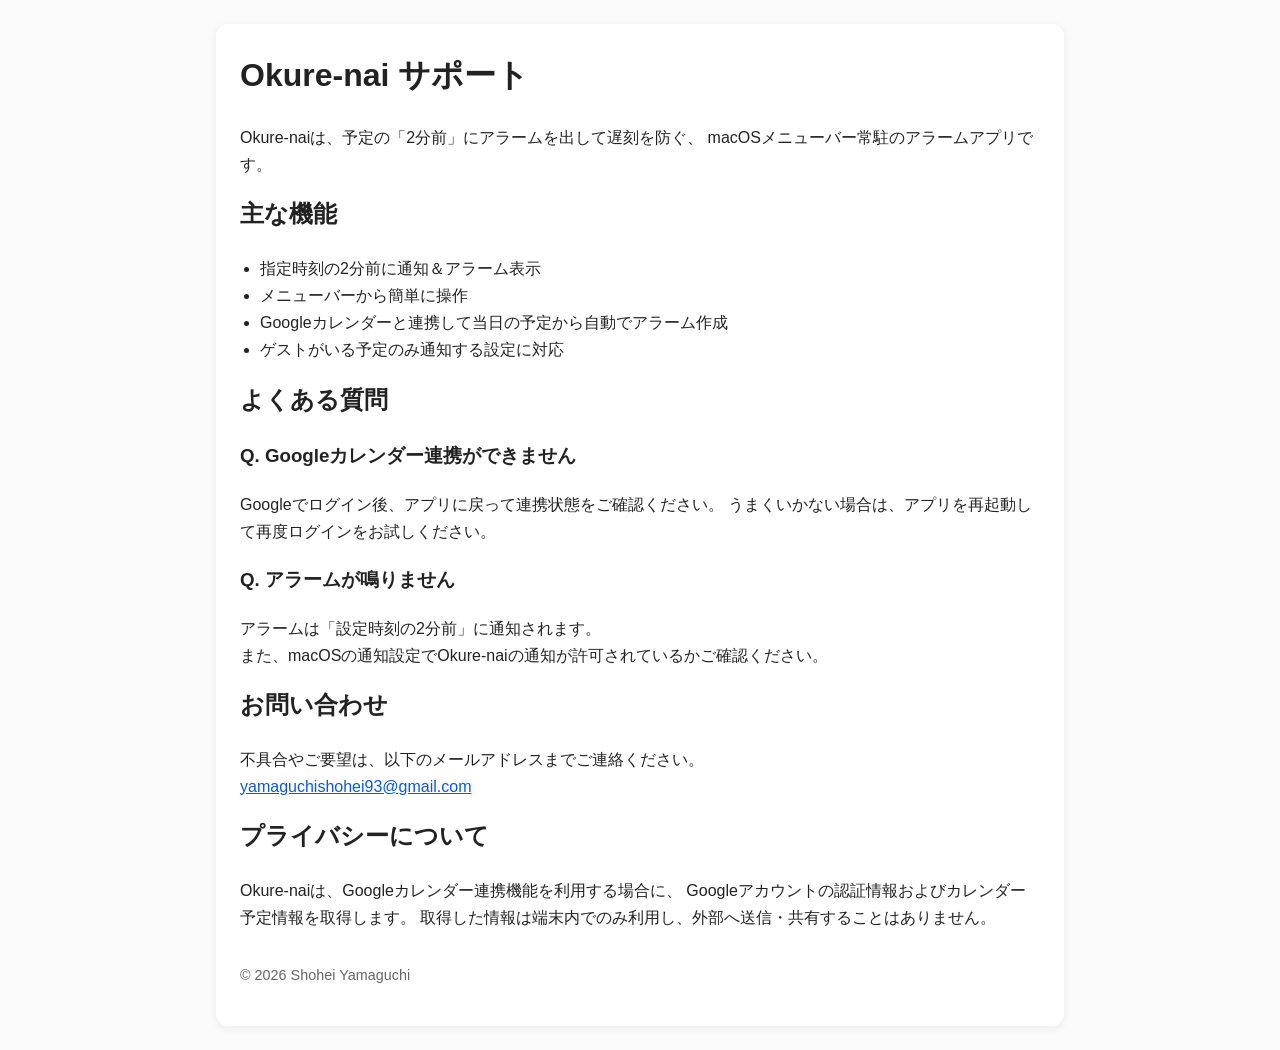
==== index.html @ 6486320c "サポートページの初期版を追加" ====
<!doctype html>
<html lang="ja">
<head>
  <meta charset="utf-8">
  <meta name="viewport" content="width=device-width, initial-scale=1">
  <title>Okure-nai サポート</title>
  <link rel="stylesheet" href="style.css">
</head>
<body>
  <div class="container">
    <h1>Okure-nai サポート</h1>
    <p>
      Okure-naiは、予定の「2分前」にアラームを出して遅刻を防ぐ、
      macOSメニューバー常駐のアラームアプリです。
    </p>

    <h2>主な機能</h2>
    <ul>
      <li>指定時刻の2分前に通知＆アラーム表示</li>
      <li>メニューバーから簡単に操作</li>
      <li>Googleカレンダーと連携して当日の予定から自動でアラーム作成</li>
      <li>ゲストがいる予定のみ通知する設定に対応</li>
    </ul>

    <h2>よくある質問</h2>
    <h3>Q. Googleカレンダー連携ができません</h3>
    <p>
      Googleでログイン後、アプリに戻って連携状態をご確認ください。
      うまくいかない場合は、アプリを再起動して再度ログインをお試しください。
    </p>

    <h3>Q. アラームが鳴りません</h3>
    <p>
      アラームは「設定時刻の2分前」に通知されます。<br>
      また、macOSの通知設定でOkure-naiの通知が許可されているかご確認ください。
    </p>

    <h2>お問い合わせ</h2>
    <p>
      不具合やご要望は、以下のメールアドレスまでご連絡ください。<br>
      <a href="mailto:yamaguchishohei93@gmail.com">yamaguchishohei93@gmail.com</a>
    </p>

    <h2>プライバシーについて</h2>
    <p>
      Okure-naiは、Googleカレンダー連携機能を利用する場合に、
      Googleアカウントの認証情報およびカレンダー予定情報を取得します。
      取得した情報は端末内でのみ利用し、外部へ送信・共有することはありません。
    </p>

    <div class="footer">
      <p>© 2026 Shohei Yamaguchi</p>
    </div>
  </div>
</body>
</html>
---- style.css ----
body {
  font-family: -apple-system, BlinkMacSystemFont, "Segoe UI", sans-serif;
  line-height: 1.7;
  margin: 0;
  padding: 24px;
  color: #222;
  background: #fafafa;
}

.container {
  max-width: 800px;
  margin: 0 auto;
  background: #fff;
  padding: 24px;
  border-radius: 12px;
  box-shadow: 0 2px 8px rgba(0, 0, 0, 0.06);
}

h1,
h2 {
  margin-top: 0;
}

ul {
  padding-left: 20px;
}

a {
  color: #0a5bd3;
}

.footer {
  margin-top: 32px;
  font-size: 0.9em;
  color: #666;
}
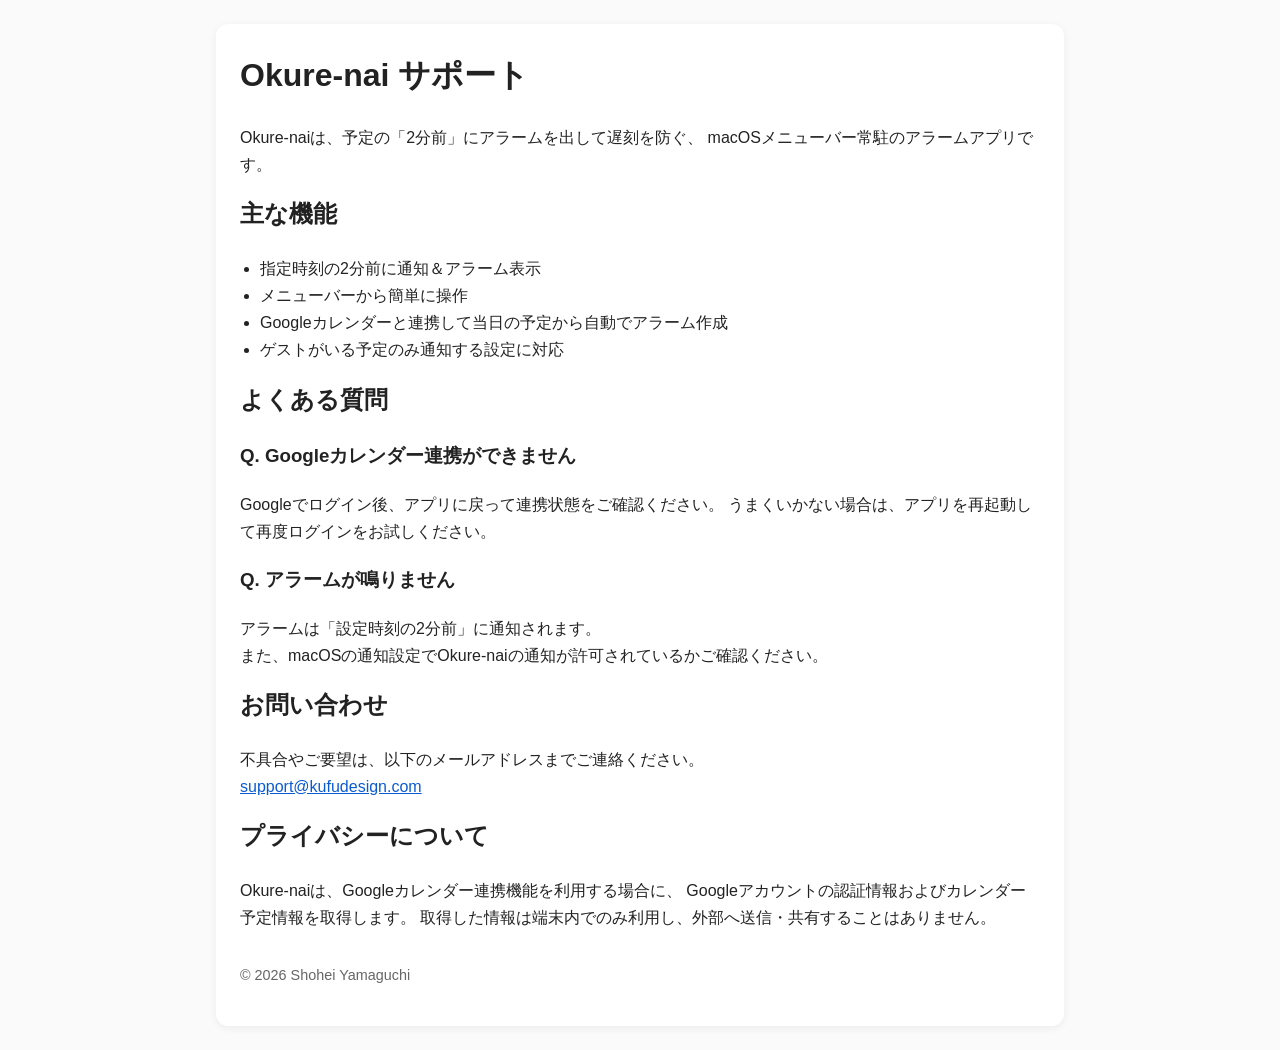
==== commit b0431263: "サポートページの初期版を追加" ====
--- a/index.html
+++ b/index.html
@@ -38,7 +38,7 @@
     <h2>お問い合わせ</h2>
     <p>
       不具合やご要望は、以下のメールアドレスまでご連絡ください。<br>
-      <a href="mailto:yamaguchishohei93@gmail.com">yamaguchishohei93@gmail.com</a>
+      <a href="mailto:support@kufudesign.com">support@kufudesign.com</a>
     </p>
 
     <h2>プライバシーについて</h2>
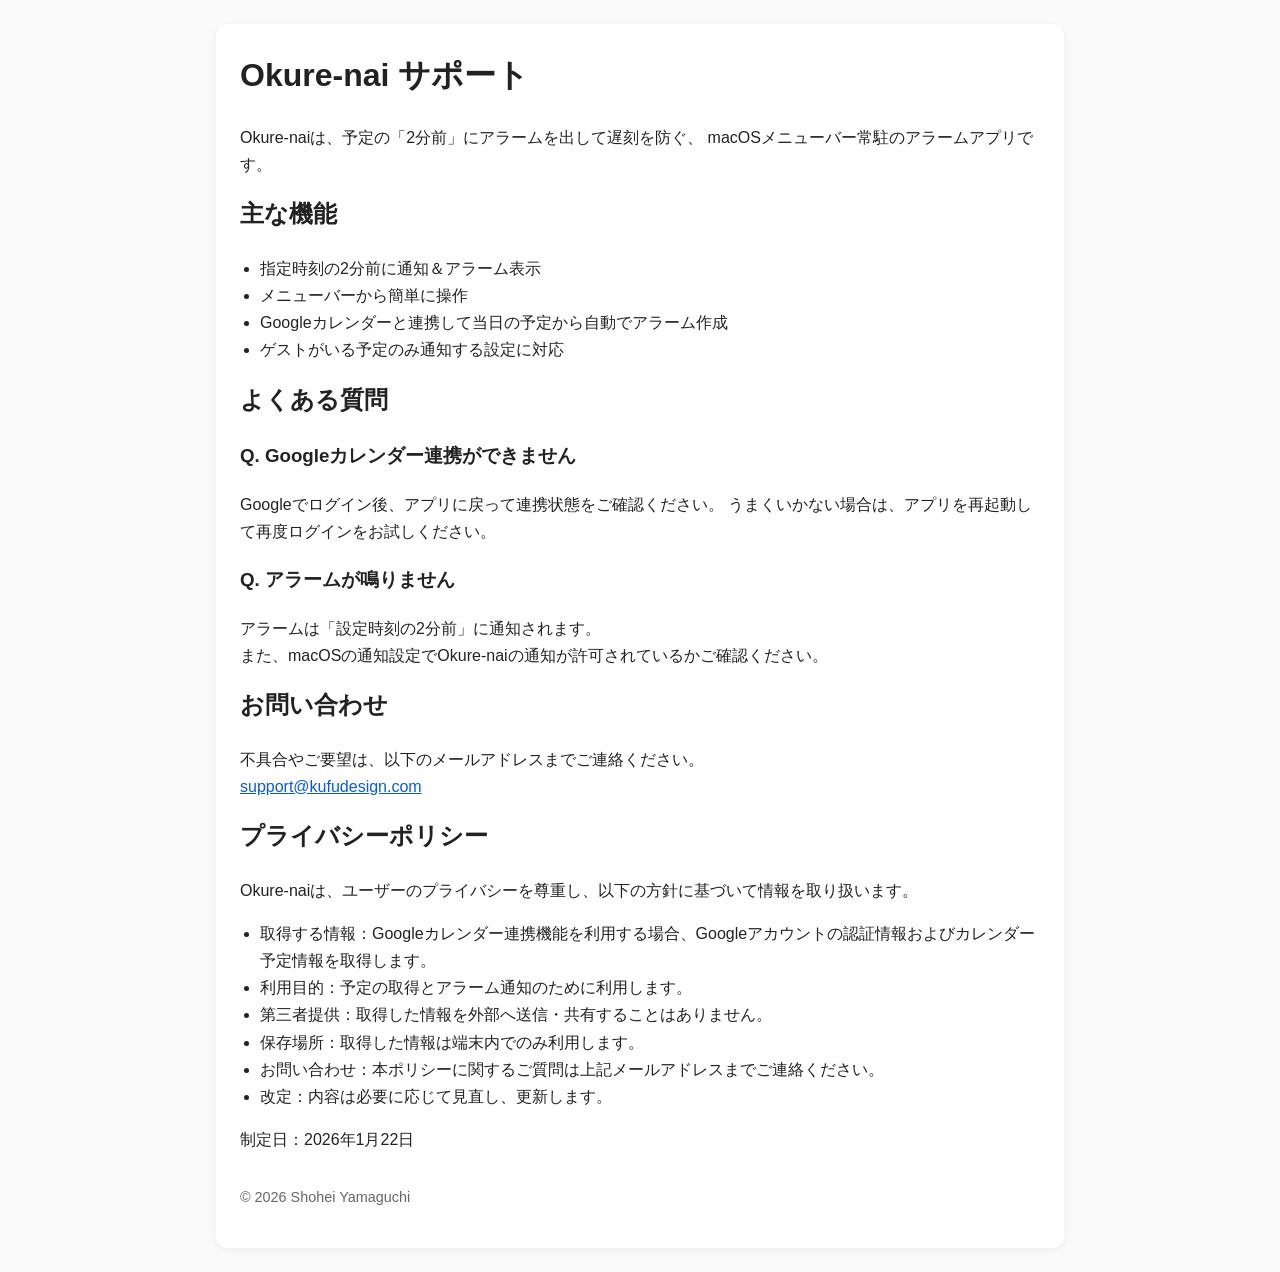
==== commit 46626b30: "プライバシーポリシー文面を追加" ====
--- a/index.html
+++ b/index.html
@@ -41,12 +41,19 @@
       <a href="mailto:support@kufudesign.com">support@kufudesign.com</a>
     </p>
 
-    <h2>プライバシーについて</h2>
+    <h2>プライバシーポリシー</h2>
     <p>
-      Okure-naiは、Googleカレンダー連携機能を利用する場合に、
-      Googleアカウントの認証情報およびカレンダー予定情報を取得します。
-      取得した情報は端末内でのみ利用し、外部へ送信・共有することはありません。
+      Okure-naiは、ユーザーのプライバシーを尊重し、以下の方針に基づいて情報を取り扱います。
     </p>
+    <ul>
+      <li>取得する情報：Googleカレンダー連携機能を利用する場合、Googleアカウントの認証情報およびカレンダー予定情報を取得します。</li>
+      <li>利用目的：予定の取得とアラーム通知のために利用します。</li>
+      <li>第三者提供：取得した情報を外部へ送信・共有することはありません。</li>
+      <li>保存場所：取得した情報は端末内でのみ利用します。</li>
+      <li>お問い合わせ：本ポリシーに関するご質問は上記メールアドレスまでご連絡ください。</li>
+      <li>改定：内容は必要に応じて見直し、更新します。</li>
+    </ul>
+    <p>制定日：2026年1月22日</p>
 
     <div class="footer">
       <p>© 2026 Shohei Yamaguchi</p>
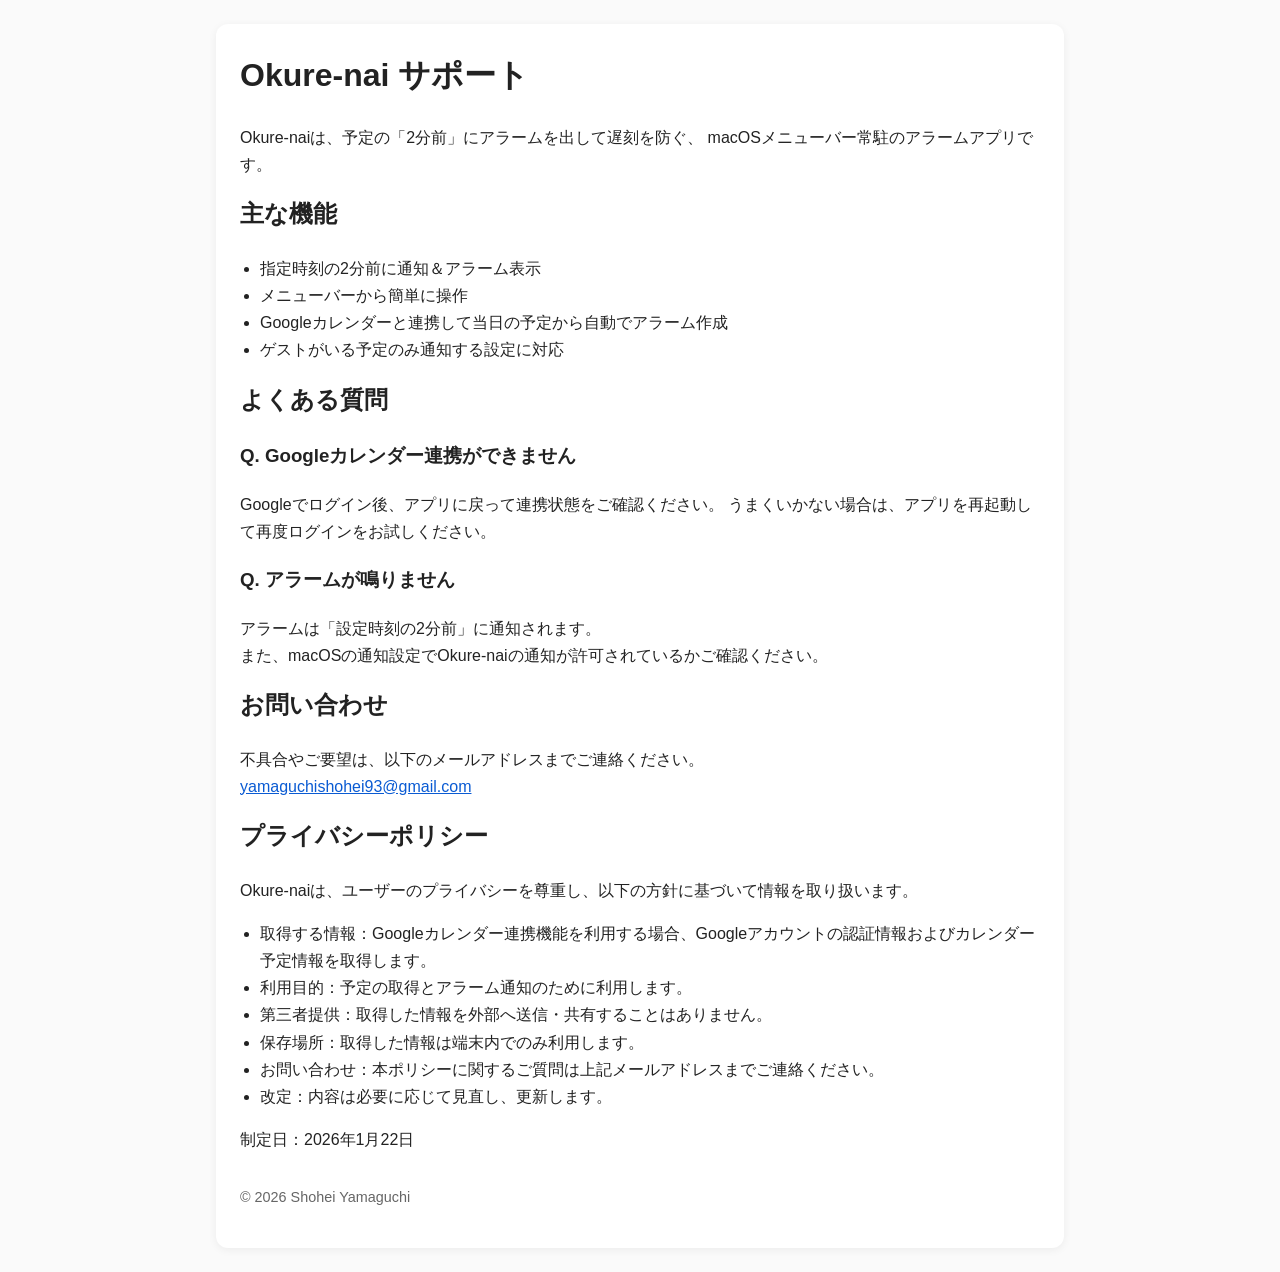
==== commit 4ac654bd: "プライバシーポリシー文面を追加" ====
--- a/index.html
+++ b/index.html
@@ -38,7 +38,7 @@
     <h2>お問い合わせ</h2>
     <p>
       不具合やご要望は、以下のメールアドレスまでご連絡ください。<br>
-      <a href="mailto:support@kufudesign.com">support@kufudesign.com</a>
+      <a href="mailto:yamaguchishohei93@gmail.com">yamaguchishohei93@gmail.com</a>
     </p>
 
     <h2>プライバシーポリシー</h2>
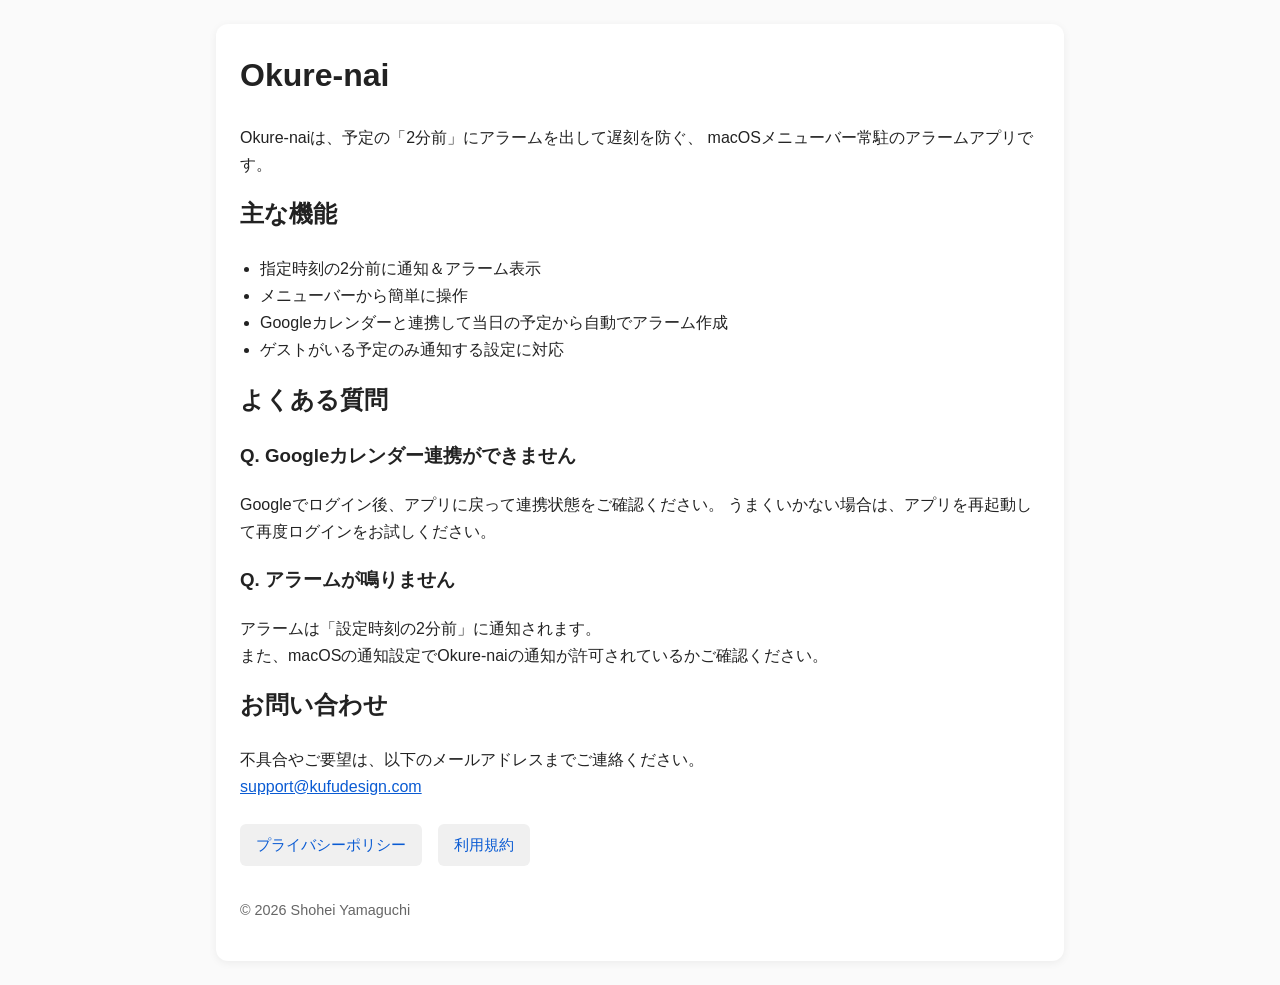
==== commit 267aa54f: "ホームページ・プライバシーポリシー・利用規約の3ページに分離 Made-with: Cursor" ====
--- a/index.html
+++ b/index.html
@@ -3,12 +3,12 @@
 <head>
   <meta charset="utf-8">
   <meta name="viewport" content="width=device-width, initial-scale=1">
-  <title>Okure-nai サポート</title>
+  <title>Okure-nai</title>
   <link rel="stylesheet" href="style.css">
 </head>
 <body>
   <div class="container">
-    <h1>Okure-nai サポート</h1>
+    <h1>Okure-nai</h1>
     <p>
       Okure-naiは、予定の「2分前」にアラームを出して遅刻を防ぐ、
       macOSメニューバー常駐のアラームアプリです。
@@ -38,25 +38,16 @@
     <h2>お問い合わせ</h2>
     <p>
       不具合やご要望は、以下のメールアドレスまでご連絡ください。<br>
-      <a href="mailto:yamaguchishohei93@gmail.com">yamaguchishohei93@gmail.com</a>
+      <a href="mailto:support@kufudesign.com">support@kufudesign.com</a>
     </p>
 
-    <h2>プライバシーポリシー</h2>
-    <p>
-      Okure-naiは、ユーザーのプライバシーを尊重し、以下の方針に基づいて情報を取り扱います。
-    </p>
-    <ul>
-      <li>取得する情報：Googleカレンダー連携機能を利用する場合、Googleアカウントの認証情報およびカレンダー予定情報を取得します。</li>
-      <li>利用目的：予定の取得とアラーム通知のために利用します。</li>
-      <li>第三者提供：取得した情報を外部へ送信・共有することはありません。</li>
-      <li>保存場所：取得した情報は端末内でのみ利用します。</li>
-      <li>お問い合わせ：本ポリシーに関するご質問は上記メールアドレスまでご連絡ください。</li>
-      <li>改定：内容は必要に応じて見直し、更新します。</li>
-    </ul>
-    <p>制定日：2026年1月22日</p>
+    <nav class="page-links">
+      <a href="privacy.html">プライバシーポリシー</a>
+      <a href="terms.html">利用規約</a>
+    </nav>
 
     <div class="footer">
-      <p>© 2026 Shohei Yamaguchi</p>
+      <p>&copy; 2026 Shohei Yamaguchi</p>
     </div>
   </div>
 </body>
--- a/style.css
+++ b/style.css
@@ -29,6 +29,26 @@
   color: #0a5bd3;
 }
 
+.page-links {
+  margin-top: 24px;
+  display: flex;
+  gap: 16px;
+}
+
+.page-links a {
+  display: inline-block;
+  padding: 8px 16px;
+  background: #f0f0f0;
+  border-radius: 6px;
+  text-decoration: none;
+  color: #0a5bd3;
+  font-size: 0.95em;
+}
+
+.page-links a:hover {
+  background: #e0e0e0;
+}
+
 .footer {
   margin-top: 32px;
   font-size: 0.9em;
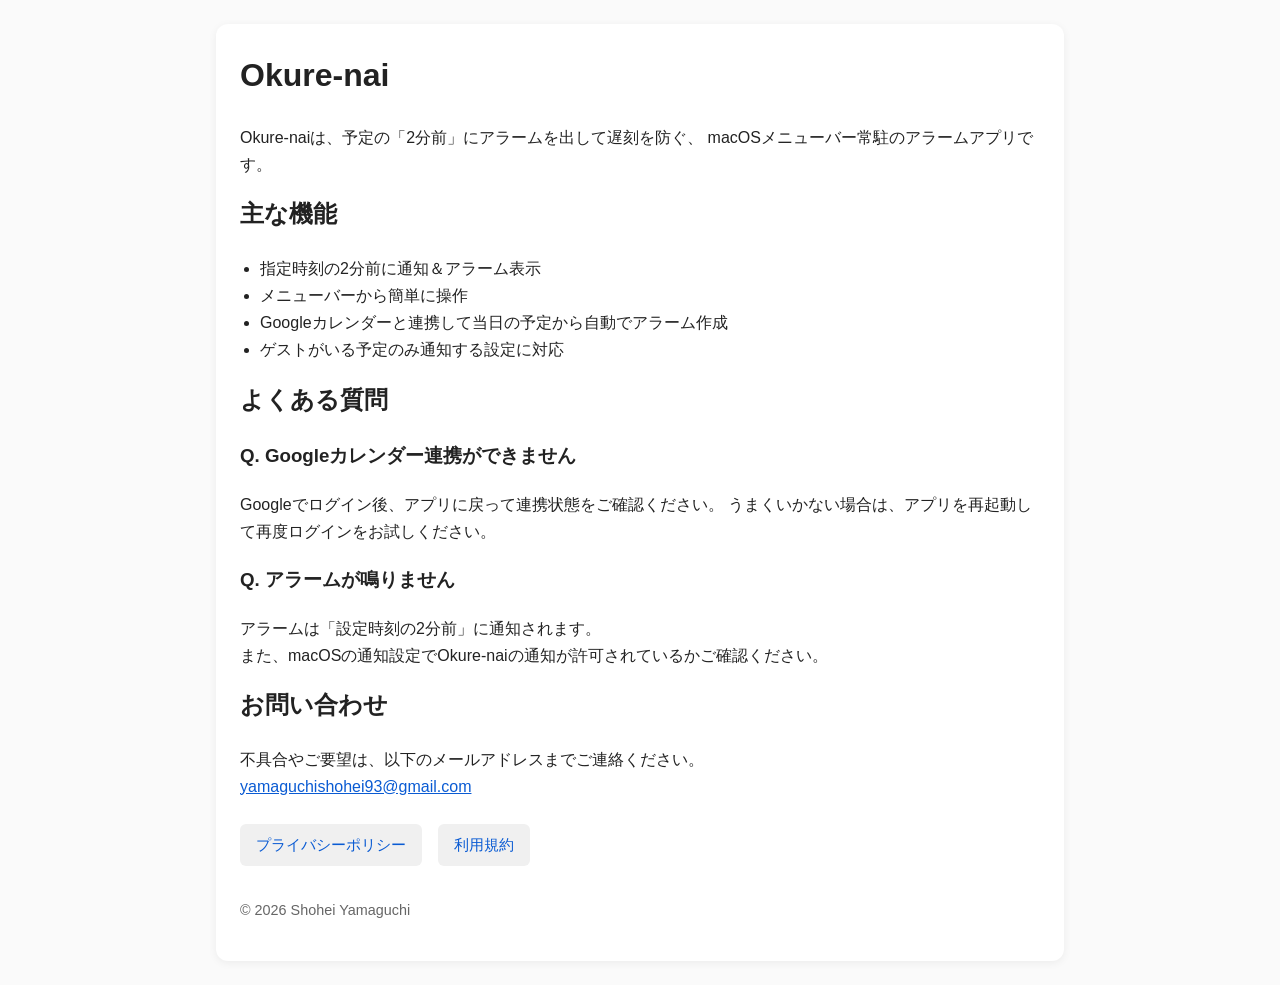
==== commit 32beb451: "ホームページ・プライバシーポリシー・利用規約の3ページに分離 Made-with: Cursor" ====
--- a/index.html
+++ b/index.html
@@ -38,7 +38,7 @@
     <h2>お問い合わせ</h2>
     <p>
       不具合やご要望は、以下のメールアドレスまでご連絡ください。<br>
-      <a href="mailto:support@kufudesign.com">support@kufudesign.com</a>
+      <a href="mailto:yamaguchishohei93@gmail.com">yamaguchishohei93@gmail.com</a>
     </p>
 
     <nav class="page-links">
